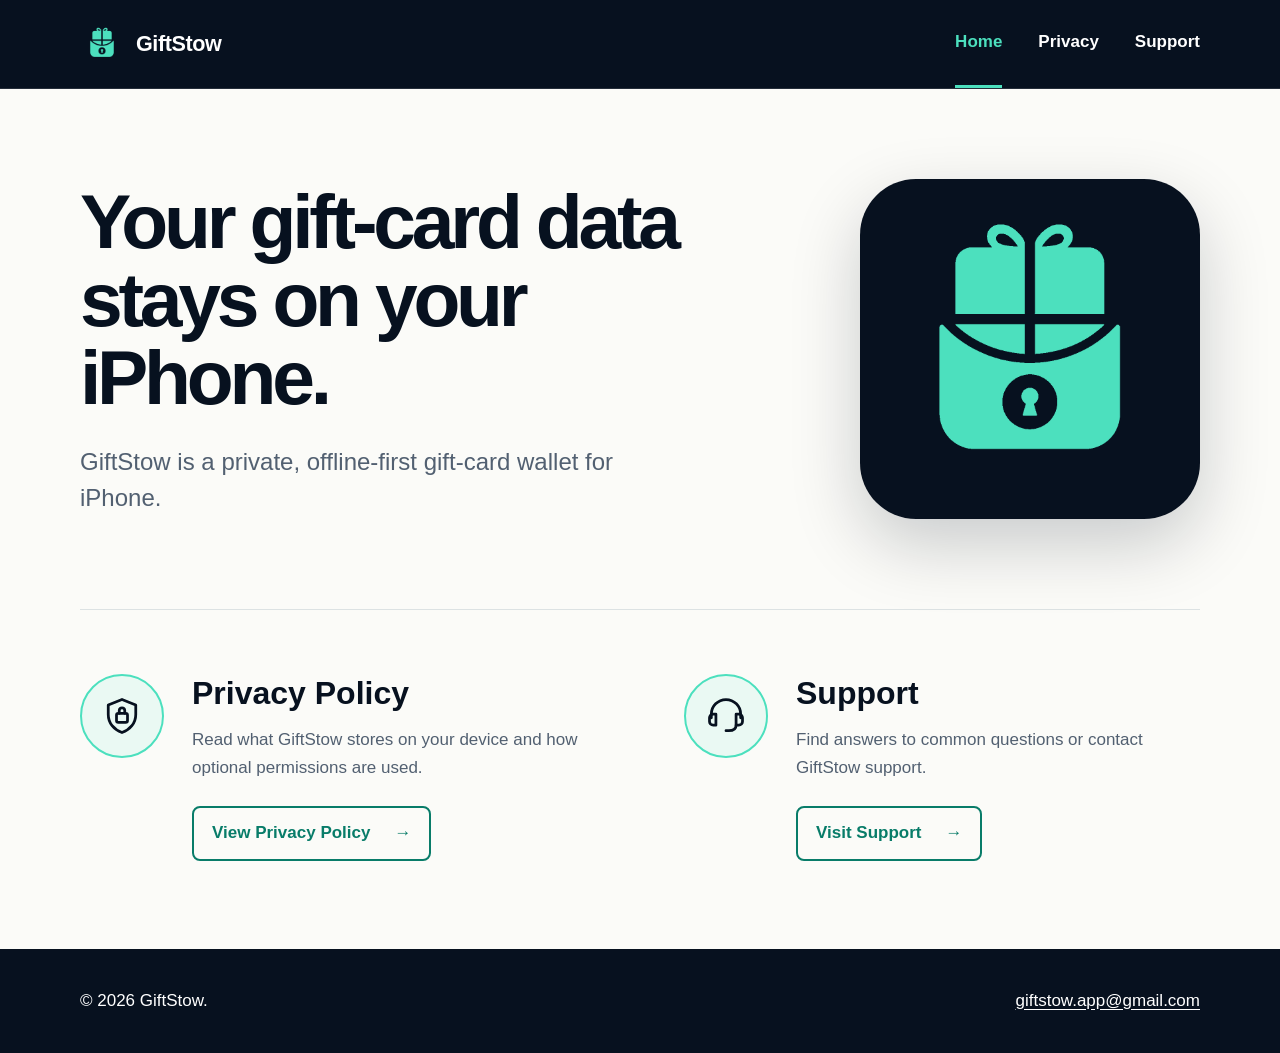
==== index.html @ 0a61b4bf "feat: publish GiftStow support site" ====
<!doctype html>
<html lang="en-AU">
  <head>
    <meta charset="utf-8" />
    <meta name="viewport" content="width=device-width, initial-scale=1" />
    <meta name="theme-color" content="#07111f" />
    <meta
      name="description"
      content="GiftStow privacy information and support for the private, offline-first gift-card wallet for iPhone."
    />
    <title>GiftStow — Privacy and Support</title>
    <link rel="icon" href="assets/giftstow-icon.png" />
    <link rel="stylesheet" href="styles.css" />
  </head>
  <body>
    <a class="skip-link" href="#main">Skip to content</a>
    <header class="site-header">
      <div class="header-inner">
        <a class="brand" href="index.html" aria-label="GiftStow home">
          <img src="assets/giftstow-icon.png" alt="" width="44" height="44" />
          <span>GiftStow</span>
        </a>
        <nav class="site-nav" aria-label="Primary navigation">
          <a href="index.html" aria-current="page">Home</a>
          <a href="privacy.html">Privacy</a>
          <a href="support.html">Support</a>
        </nav>
      </div>
    </header>

    <main id="main">
      <section class="hero page-shell">
        <div class="hero-copy">
          <h1>Your gift-card data stays on your iPhone.</h1>
          <p>GiftStow is a private, offline-first gift-card wallet for iPhone.</p>
        </div>
        <img
          class="hero-logo"
          src="assets/giftstow-icon.png"
          alt="GiftStow gift-box lock logo"
          width="320"
          height="320"
        />
      </section>

      <section class="resource-list page-shell" aria-label="GiftStow resources">
        <article class="resource">
          <div class="resource-icon" aria-hidden="true">
            <svg viewBox="0 0 24 24">
              <path d="M12 3 4.5 6v5.2c0 4.7 3.1 8.3 7.5 9.8 4.4-1.5 7.5-5.1 7.5-9.8V6L12 3Z" />
              <rect x="9" y="10.5" width="6" height="5" rx="1" />
              <path d="M10.5 10.5V9a1.5 1.5 0 0 1 3 0v1.5" />
            </svg>
          </div>
          <div>
            <h2>Privacy Policy</h2>
            <p>Read what GiftStow stores on your device and how optional permissions are used.</p>
            <a class="button-link" href="privacy.html">
              View Privacy Policy
              <span aria-hidden="true">→</span>
            </a>
          </div>
        </article>

        <article class="resource">
          <div class="resource-icon" aria-hidden="true">
            <svg viewBox="0 0 24 24">
              <path d="M4 13v-2a8 8 0 0 1 16 0v2" />
              <path
                d="M6.5 17H5a2 2 0 0 1-2-2v-2a2 2 0 0 1 2-2h1.5v6Zm11 0H19a2 2 0 0 0 2-2v-2a2 2 0 0 0-2-2h-1.5v6Z"
              />
              <path d="M17.5 17c0 2-1.7 3-4 3H12" />
            </svg>
          </div>
          <div>
            <h2>Support</h2>
            <p>Find answers to common questions or contact GiftStow support.</p>
            <a class="button-link" href="support.html">
              Visit Support
              <span aria-hidden="true">→</span>
            </a>
          </div>
        </article>
      </section>
    </main>

    <footer class="site-footer">
      <div class="footer-inner">
        <span>© 2026 GiftStow.</span>
        <a href="mailto:giftstow.app@gmail.com">giftstow.app@gmail.com</a>
      </div>
    </footer>
  </body>
</html>
---- styles.css ----
:root {
  color-scheme: light;
  --navy: #07111f;
  --navy-soft: #101d2e;
  --accent: #4ce0be;
  --accent-dark: #087c69;
  --paper: #fbfbf8;
  --surface: #ffffff;
  --text: #101827;
  --muted: #526071;
  --line: #dce2e3;
  --focus: #1769e0;
  --page-width: 1120px;
  --radius: 20px;
  font-family:
    Inter,
    ui-sans-serif,
    -apple-system,
    BlinkMacSystemFont,
    'Segoe UI',
    sans-serif;
  font-synthesis: none;
}

* {
  box-sizing: border-box;
}

html {
  scroll-behavior: smooth;
}

body {
  min-width: 320px;
  margin: 0;
  color: var(--text);
  background: var(--paper);
  font-size: 17px;
  line-height: 1.65;
  -webkit-font-smoothing: antialiased;
}

img,
svg {
  display: block;
}

a {
  color: var(--accent-dark);
  text-underline-offset: 0.2em;
}

a:hover {
  text-decoration-thickness: 2px;
}

a:focus-visible {
  outline: 3px solid var(--focus);
  outline-offset: 4px;
  border-radius: 4px;
}

.skip-link {
  position: fixed;
  z-index: 10;
  top: 12px;
  left: 12px;
  padding: 10px 14px;
  color: var(--navy);
  background: var(--accent);
  font-weight: 700;
  transform: translateY(-160%);
}

.skip-link:focus {
  transform: translateY(0);
}

.page-shell,
.header-inner,
.footer-inner {
  width: min(calc(100% - 40px), var(--page-width));
  margin-inline: auto;
}

.site-header {
  color: white;
  background: var(--navy);
  border-bottom: 1px solid rgb(255 255 255 / 12%);
}

.header-inner {
  min-height: 88px;
  display: flex;
  align-items: center;
  justify-content: space-between;
  gap: 32px;
}

.brand {
  display: inline-flex;
  align-items: center;
  gap: 12px;
  color: white;
  font-size: 1.35rem;
  font-weight: 750;
  letter-spacing: -0.02em;
  text-decoration: none;
}

.brand img {
  border-radius: 10px;
}

.site-nav {
  display: flex;
  align-self: stretch;
  align-items: stretch;
  gap: 36px;
}

.site-nav a {
  min-width: 44px;
  display: inline-flex;
  align-items: center;
  justify-content: center;
  color: white;
  font-weight: 650;
  text-decoration: none;
  border-bottom: 3px solid transparent;
}

.site-nav a:hover,
.site-nav a[aria-current='page'] {
  color: var(--accent);
  border-bottom-color: var(--accent);
}

.hero {
  min-height: 520px;
  display: grid;
  grid-template-columns: minmax(0, 1.2fr) minmax(260px, 0.8fr);
  align-items: center;
  gap: clamp(40px, 8vw, 96px);
  padding-block: 72px;
}

.hero h1 {
  max-width: 720px;
  margin: 0;
  color: var(--navy);
  font-size: clamp(3rem, 6vw, 5.25rem);
  line-height: 1.02;
  letter-spacing: -0.055em;
}

.hero p {
  max-width: 600px;
  margin: 28px 0 0;
  color: var(--muted);
  font-size: clamp(1.15rem, 2vw, 1.5rem);
  line-height: 1.5;
}

.hero-logo {
  width: min(100%, 340px);
  height: auto;
  justify-self: end;
  border-radius: 56px;
  box-shadow: 0 26px 70px rgb(7 17 31 / 20%);
}

.resource-list {
  display: grid;
  grid-template-columns: repeat(2, minmax(0, 1fr));
  gap: clamp(44px, 7vw, 88px);
  padding-block: 64px 88px;
  border-top: 1px solid var(--line);
}

.resource {
  display: grid;
  grid-template-columns: 84px minmax(0, 1fr);
  align-items: start;
  gap: 28px;
}

.resource h2 {
  margin: 0;
  color: var(--navy);
  font-size: clamp(1.6rem, 3vw, 2rem);
  line-height: 1.2;
}

.resource p {
  min-height: 3.3em;
  margin: 14px 0 24px;
  color: var(--muted);
}

.resource-icon {
  width: 84px;
  height: 84px;
  display: grid;
  place-items: center;
  color: var(--navy);
  background: rgb(76 224 190 / 10%);
  border: 2px solid var(--accent);
  border-radius: 50%;
}

.resource-icon svg {
  width: 44px;
  height: 44px;
  fill: none;
  stroke: currentColor;
  stroke-width: 1.5;
  stroke-linecap: round;
  stroke-linejoin: round;
}

.button-link {
  min-height: 50px;
  display: inline-flex;
  align-items: center;
  justify-content: center;
  gap: 24px;
  padding: 11px 18px;
  color: var(--accent-dark);
  background: transparent;
  border: 2px solid var(--accent-dark);
  border-radius: 8px;
  font-weight: 700;
  text-decoration: none;
}

.button-link:hover {
  color: var(--navy);
  background: var(--accent);
  border-color: var(--accent);
}

.button-solid {
  color: var(--navy);
  background: var(--accent);
  border-color: var(--accent);
}

.site-footer {
  color: white;
  background: var(--navy);
}

.footer-inner {
  min-height: 104px;
  display: flex;
  align-items: center;
  justify-content: space-between;
  gap: 24px;
}

.site-footer a {
  color: white;
}

.document-shell,
.support-shell {
  padding-block: 72px 96px;
}

.document-heading {
  max-width: 800px;
  margin-bottom: 56px;
}

.document-heading h1 {
  margin: 0;
  color: var(--navy);
  font-size: clamp(2.6rem, 5vw, 4.5rem);
  line-height: 1.05;
  letter-spacing: -0.045em;
}

.document-heading p {
  margin: 18px 0 0;
  color: var(--muted);
  font-size: 1.15rem;
}

.document-layout {
  display: grid;
  grid-template-columns: 250px minmax(0, 720px);
  gap: clamp(48px, 8vw, 100px);
  align-items: start;
}

.contents {
  position: sticky;
  top: 32px;
  display: grid;
  gap: 10px;
  padding: 24px;
  background: var(--surface);
  border: 1px solid var(--line);
  border-radius: var(--radius);
}

.contents strong {
  margin-bottom: 6px;
  color: var(--navy);
}

.contents a {
  color: var(--muted);
  font-size: 0.92rem;
}

.prose {
  max-width: 720px;
}

.prose .lead {
  margin-top: 0;
  color: var(--navy);
  font-size: 1.25rem;
  line-height: 1.55;
}

.prose section {
  scroll-margin-top: 24px;
  padding-top: 14px;
}

.prose h2,
.questions h2,
.contact-panel h2 {
  color: var(--navy);
  font-size: 1.75rem;
  line-height: 1.25;
}

.prose h2 {
  margin: 42px 0 12px;
}

.prose p {
  color: #344154;
}

.questions {
  max-width: 800px;
}

.questions > h2 {
  margin: 0 0 18px;
}

.questions article {
  padding-block: 26px;
  border-top: 1px solid var(--line);
}

.questions article:last-child {
  border-bottom: 1px solid var(--line);
}

.questions h3 {
  margin: 0;
  color: var(--navy);
  font-size: 1.25rem;
}

.questions p {
  margin: 10px 0 0;
  color: var(--muted);
}

.contact-panel {
  max-width: 800px;
  margin-top: 64px;
  padding: 32px;
  display: flex;
  align-items: center;
  justify-content: space-between;
  gap: 32px;
  color: white;
  background: var(--navy-soft);
  border-radius: var(--radius);
}

.contact-panel h2 {
  margin: 0;
  color: white;
}

.contact-panel p {
  margin: 8px 0 0;
  color: #cbd4de;
}

@media (max-width: 760px) {
  body {
    font-size: 16px;
  }

  .page-shell,
  .header-inner,
  .footer-inner {
    width: min(calc(100% - 32px), var(--page-width));
  }

  .header-inner {
    min-height: 76px;
    gap: 18px;
  }

  .brand {
    gap: 8px;
    font-size: 1.1rem;
  }

  .brand img {
    width: 38px;
    height: 38px;
  }

  .site-nav {
    gap: 14px;
  }

  .site-nav a {
    font-size: 0.88rem;
  }

  .hero {
    min-height: auto;
    grid-template-columns: 1fr;
    gap: 36px;
    padding-block: 56px;
    text-align: center;
  }

  .hero h1 {
    font-size: clamp(2.7rem, 13vw, 4.2rem);
  }

  .hero p {
    margin-inline: auto;
  }

  .hero-logo {
    width: min(70vw, 280px);
    justify-self: center;
    border-radius: 44px;
  }

  .resource-list {
    grid-template-columns: 1fr;
    gap: 0;
    padding-block: 24px 56px;
  }

  .resource {
    grid-template-columns: 64px minmax(0, 1fr);
    gap: 20px;
    padding-block: 28px;
  }

  .resource + .resource {
    border-top: 1px solid var(--line);
  }

  .resource-icon {
    width: 64px;
    height: 64px;
  }

  .resource-icon svg {
    width: 34px;
    height: 34px;
  }

  .resource p {
    min-height: 0;
  }

  .footer-inner {
    min-height: 116px;
    flex-direction: column;
    align-items: flex-start;
    justify-content: center;
    gap: 6px;
  }

  .document-shell,
  .support-shell {
    padding-block: 52px 72px;
  }

  .document-heading {
    margin-bottom: 40px;
  }

  .document-layout {
    grid-template-columns: 1fr;
    gap: 36px;
  }

  .contents {
    position: static;
  }

  .contact-panel {
    align-items: flex-start;
    flex-direction: column;
  }
}

@media (max-width: 460px) {
  .header-inner {
    align-items: flex-start;
    flex-direction: column;
    padding-block: 14px;
  }

  .site-nav {
    width: 100%;
    min-height: 44px;
    justify-content: space-between;
  }

  .site-nav a {
    flex: 1;
  }

  .resource {
    grid-template-columns: 1fr;
  }

  .button-link {
    width: 100%;
  }
}

@media (prefers-reduced-motion: reduce) {
  html {
    scroll-behavior: auto;
  }
}
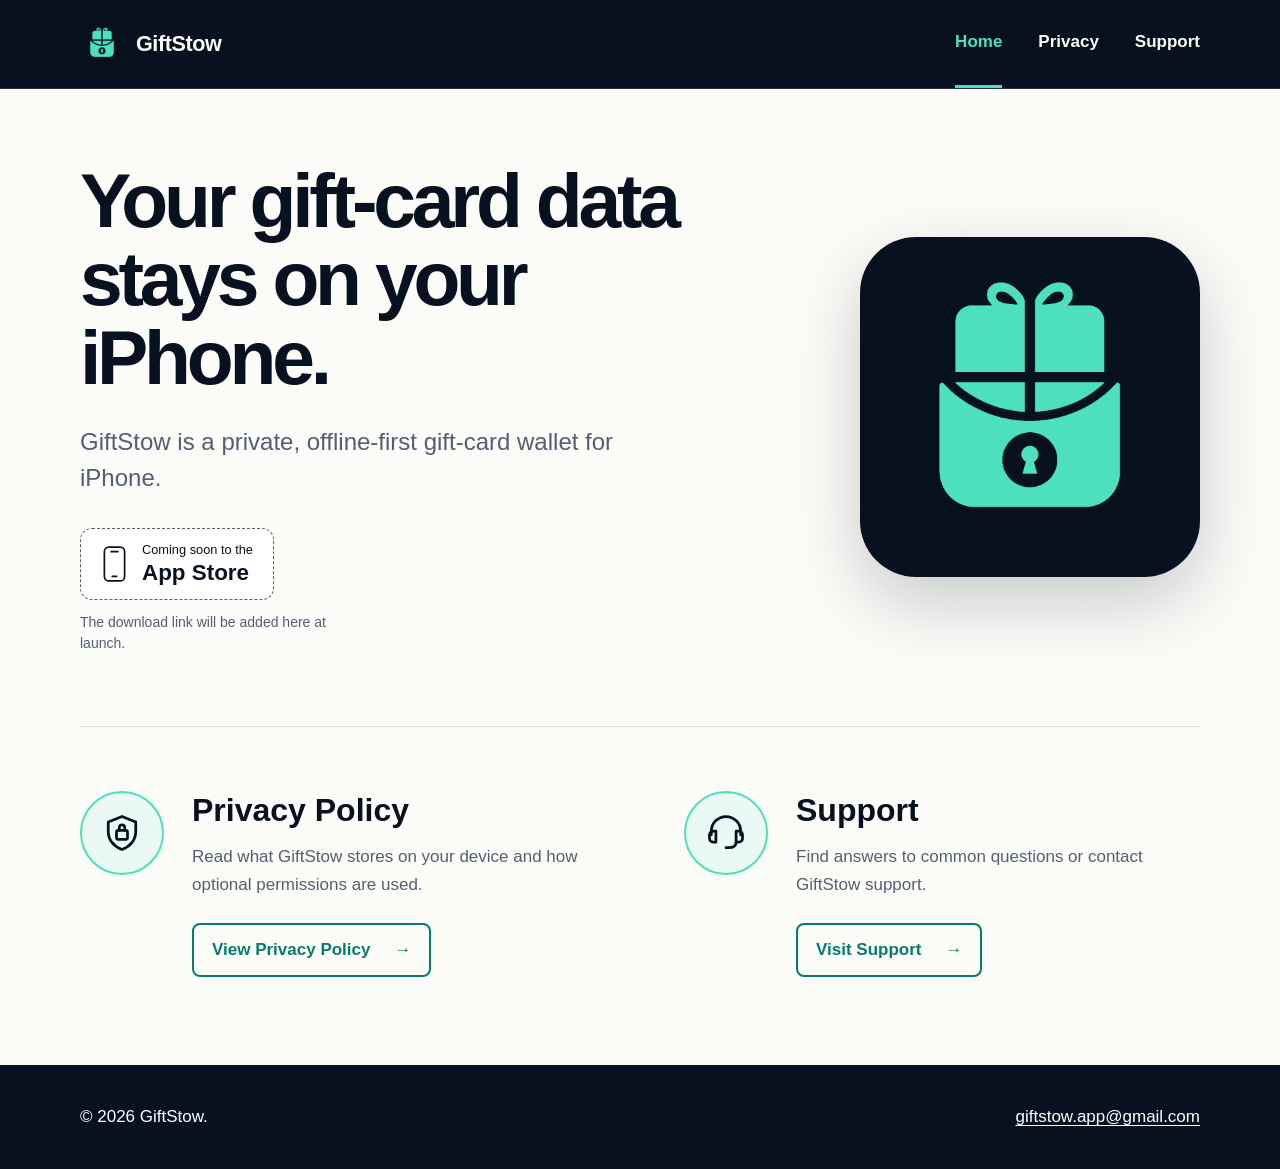
==== commit 3eb5d07e: "feat: reserve App Store download area" ====
--- a/index.html
+++ b/index.html
@@ -33,6 +33,20 @@
         <div class="hero-copy">
           <h1>Your gift-card data stays on your iPhone.</h1>
           <p>GiftStow is a private, offline-first gift-card wallet for iPhone.</p>
+          <div class="app-store-area" aria-label="App Store availability">
+            <!-- At launch, replace this placeholder with Apple's official App Store badge linked to GiftStow's public listing. -->
+            <div class="app-store-placeholder">
+              <svg viewBox="0 0 24 32" aria-hidden="true">
+                <rect x="3" y="1" width="18" height="30" rx="4" />
+                <path d="M9 5h6M10 27h4" />
+              </svg>
+              <div>
+                <span class="app-store-kicker">Coming soon to the</span>
+                <span class="app-store-name">App Store</span>
+              </div>
+            </div>
+            <span class="app-store-note">The download link will be added here at launch.</span>
+          </div>
         </div>
         <img
           class="hero-logo"
--- a/styles.css
+++ b/styles.css
@@ -162,6 +162,57 @@
   line-height: 1.5;
 }
 
+.app-store-area {
+  display: grid;
+  justify-items: start;
+  gap: 12px;
+  margin-top: 32px;
+}
+
+.app-store-placeholder {
+  display: inline-flex;
+  align-items: center;
+  gap: 14px;
+  padding: 12px 20px;
+  color: var(--navy);
+  background: var(--surface);
+  border: 1px dashed var(--muted);
+  border-radius: 12px;
+  text-align: left;
+}
+
+.app-store-placeholder svg {
+  width: 27px;
+  height: 36px;
+  fill: none;
+  stroke: currentColor;
+  stroke-width: 1.5;
+  stroke-linecap: round;
+}
+
+.app-store-kicker,
+.app-store-name {
+  display: block;
+}
+
+.app-store-kicker {
+  font-size: 0.8rem;
+  line-height: 1.4;
+}
+
+.app-store-name {
+  font-size: 1.4rem;
+  font-weight: 700;
+  line-height: 1.25;
+}
+
+.app-store-note {
+  max-width: 34ch;
+  color: var(--muted);
+  font-size: 0.875rem;
+  line-height: 1.5;
+}
+
 .hero-logo {
   width: min(100%, 340px);
   height: auto;
@@ -448,6 +499,10 @@
     margin-inline: auto;
   }
 
+  .app-store-area {
+    justify-items: center;
+  }
+
   .hero-logo {
     width: min(70vw, 280px);
     justify-self: center;
